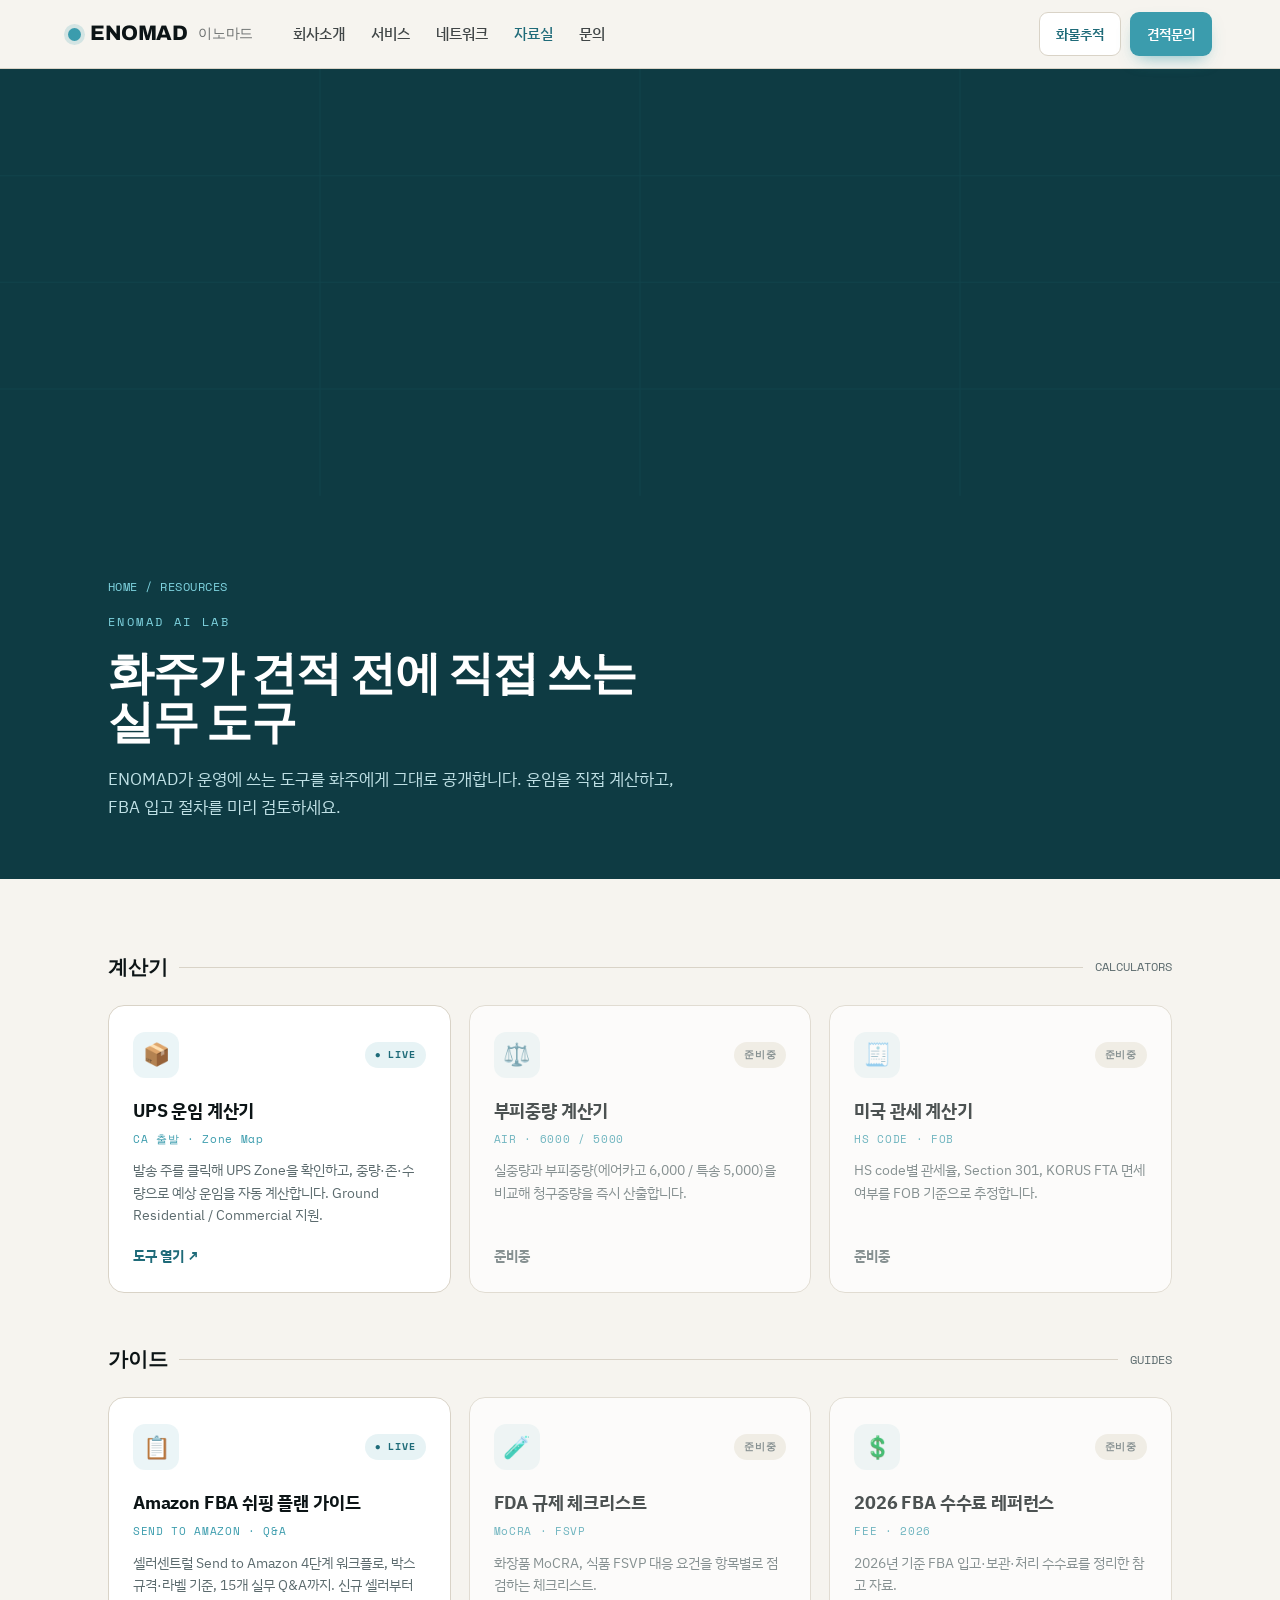
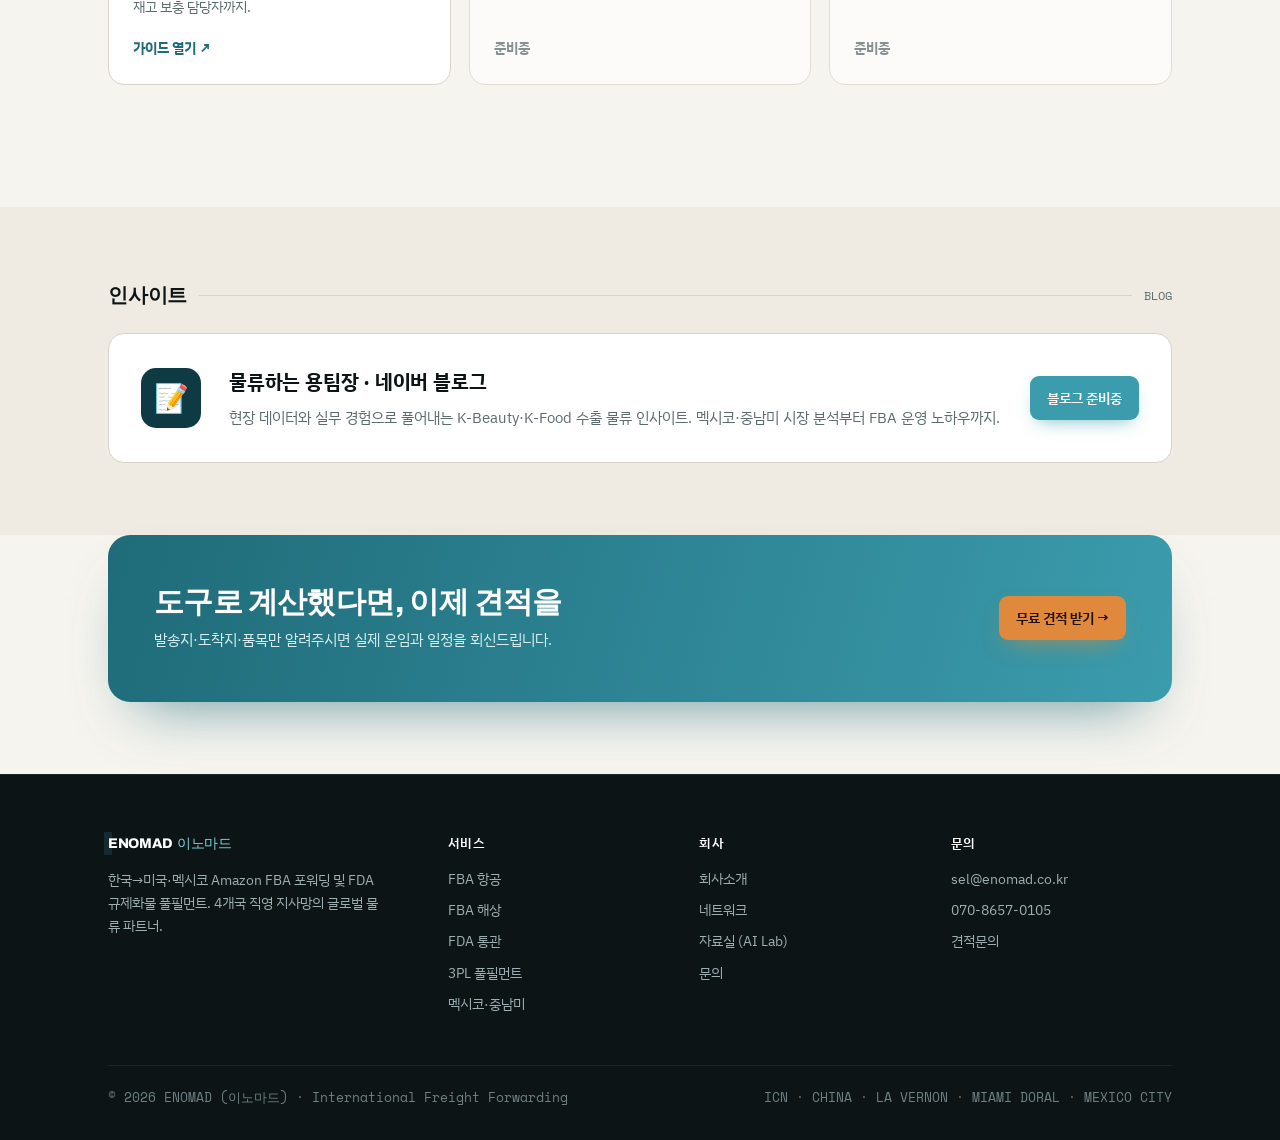
==== resources/index.html @ f1c66ffe "자료실 추가" ====
<!DOCTYPE html>
<html lang="ko">
<head>
<meta charset="UTF-8">
<meta name="viewport" content="width=device-width, initial-scale=1.0">
<title>자료실 · ENOMAD AI Lab · 이노마드</title>
<meta name="description" content="ENOMAD AI Lab 실무 도구 모음. UPS 운임 계산기, Amazon FBA 쉬핑 플랜 가이드 등 화주가 견적 전 직접 계산하고 검토할 수 있는 물류 도구를 제공합니다.">
<link rel="preconnect" href="https://fonts.googleapis.com">
<link rel="preconnect" href="https://fonts.gstatic.com" crossorigin>
<link href="https://fonts.googleapis.com/css2?family=Archivo:wght@400;500;600;700;800&family=Archivo+Narrow:wght@600;700&family=IBM+Plex+Sans+KR:wght@300;400;500;600;700&family=Space+Mono:wght@400;700&display=swap" rel="stylesheet">
<link rel="stylesheet" href="../assets/css/service.css">
<style>
.r-hero{background:var(--teal-ink);color:#EAF4F5;position:relative;overflow:hidden}
.r-hero .wrap{position:relative;z-index:2;padding:54px 28px 58px}
.r-hero .kick{font-family:'Space Mono',monospace;font-size:12px;letter-spacing:.2em;color:#7FD4E0;text-transform:uppercase}
.r-hero h1{font-family:'Archivo',sans-serif;font-weight:800;font-size:clamp(28px,4.2vw,46px);line-height:1.08;letter-spacing:-.02em;color:#fff;margin-top:18px;max-width:680px}
.r-hero p{margin-top:16px;font-size:16.5px;color:#BFE0E5;max-width:580px;line-height:1.7}

/* category label */
.cat-label{display:flex;align-items:center;gap:12px;margin-bottom:22px}
.cat-label .t{font-family:'Archivo',sans-serif;font-weight:700;font-size:20px;letter-spacing:-.01em}
.cat-label .line{flex:1;height:1px;background:var(--line)}
.cat-label .cnt{font-family:'Space Mono',monospace;font-size:12px;color:var(--mute)}

/* tool cards */
.tool-grid{display:grid;grid-template-columns:repeat(3,1fr);gap:18px;margin-bottom:50px}
.tool{display:flex;flex-direction:column;background:var(--white);border:1px solid var(--line);border-radius:16px;padding:26px 24px;transition:.2s;position:relative;overflow:hidden}
.tool.live:hover{transform:translateY(-3px);box-shadow:var(--shadow);border-color:var(--teal)}
.tool .top{display:flex;align-items:center;justify-content:space-between}
.tool .ic{width:46px;height:46px;border-radius:12px;background:rgba(59,156,173,.1);display:grid;place-items:center;font-size:22px}
.tool .status{font-family:'Space Mono',monospace;font-size:10px;letter-spacing:.08em;padding:5px 10px;border-radius:99px;font-weight:700}
.tool .status.on{background:rgba(59,156,173,.12);color:var(--teal-deep)}
.tool .status.soon{background:var(--paper-2);color:var(--mute)}
.tool h3{font-size:18px;font-weight:700;margin-top:18px;letter-spacing:-.01em}
.tool .tag{font-family:'Space Mono',monospace;font-size:11px;color:var(--teal);letter-spacing:.06em;margin-top:6px}
.tool p{font-size:14px;color:var(--mute);margin-top:11px;line-height:1.6;flex:1}
.tool .go{margin-top:18px;font-size:13.5px;font-weight:700;color:var(--teal-deep);display:inline-flex;align-items:center;gap:6px}
.tool.live:hover .go{gap:10px}
.tool.soon{opacity:.72}
.tool.soon .go{color:var(--mute)}
.tool a.cover{position:absolute;inset:0;z-index:1}

/* blog band */
.blog{background:var(--paper-2)}
.blog-card{background:var(--white);border:1px solid var(--line);border-radius:16px;padding:32px;display:flex;align-items:center;gap:28px;flex-wrap:wrap}
.blog-card .ic{width:60px;height:60px;border-radius:15px;background:var(--teal-ink);display:grid;place-items:center;font-size:28px;flex-shrink:0}
.blog-card .body{flex:1;min-width:260px}
.blog-card h3{font-size:20px;font-weight:700;letter-spacing:-.01em}
.blog-card p{font-size:14.5px;color:var(--mute);margin-top:8px}

@media(max-width:920px){.tool-grid{grid-template-columns:1fr 1fr}}
@media(max-width:560px){.tool-grid{grid-template-columns:1fr}}
</style>
</head>
<body>

<header>
  <div class="nav">
    <a href="../index.html" class="logo"><span class="mark"></span>ENOMAD<span class="ko">이노마드</span></a>
    <nav class="nav-links">
      <a href="../about.html">회사소개</a>
      <a href="../services/">서비스</a>
      <a href="../network.html">네트워크</a>
      <a href="index.html" class="on">자료실</a>
      <a href="../contact/">문의</a>
    </nav>
    <div class="nav-cta">
      <a href="../contact/#track" class="btn btn-ghost">화물추적</a>
      <a href="../contact/" class="btn btn-solid">견적문의</a>
    </div>
    <button class="hamb" id="hamb" aria-label="메뉴"><span></span><span></span><span></span></button>
  </div>
</header>
<div class="mob-menu" id="mobMenu">
  <a href="../about.html">회사소개</a>
  <a href="../services/">서비스</a>
  <a href="../network.html">네트워크</a>
  <a href="index.html">자료실</a>
  <a href="../contact/">문의</a>
  <a href="../contact/" class="btn btn-solid">견적문의</a>
</div>

<!-- HERO -->
<section class="r-hero">
  <div class="bgline" aria-hidden="true">
    <svg width="100%" height="100%" preserveAspectRatio="none" viewBox="0 0 1200 400">
      <g stroke="#3B9CAD" stroke-width="1" opacity=".08">
        <line x1="0" y1="100" x2="1200" y2="100"/><line x1="0" y1="200" x2="1200" y2="200"/><line x1="0" y1="300" x2="1200" y2="300"/>
        <line x1="300" y1="0" x2="300" y2="400"/><line x1="600" y1="0" x2="600" y2="400"/><line x1="900" y1="0" x2="900" y2="400"/>
      </g>
    </svg>
  </div>
  <div class="wrap">
    <div class="crumb" style="color:#7FD4E0"><a href="../index.html" style="color:#7FD4E0">HOME</a> / RESOURCES</div>
    <div class="kick" style="margin-top:16px">ENOMAD AI Lab</div>
    <h1>화주가 견적 전에 직접 쓰는<br>실무 도구</h1>
    <p>ENOMAD가 운영에 쓰는 도구를 화주에게 그대로 공개합니다. 운임을 직접 계산하고, FBA 입고 절차를 미리 검토하세요.</p>
  </div>
</section>

<!-- CALCULATORS -->
<section class="sec">
  <div class="wrap">
    <div class="cat-label">
      <span class="t">계산기</span>
      <span class="line"></span>
      <span class="cnt">CALCULATORS</span>
    </div>
    <div class="tool-grid">
      <!-- UPS (LIVE) -->
      <div class="tool live reveal">
        <a class="cover" href="https://koh-enomad.github.io/ups-zone-map/" target="_blank" rel="noopener" aria-label="UPS 운임 계산기 열기"></a>
        <div class="top">
          <div class="ic">📦</div>
          <span class="status on">● LIVE</span>
        </div>
        <h3>UPS 운임 계산기</h3>
        <div class="tag">CA 출발 · Zone Map</div>
        <p>발송 주를 클릭해 UPS Zone을 확인하고, 중량·존·수량으로 예상 운임을 자동 계산합니다. Ground Residential / Commercial 지원.</p>
        <span class="go">도구 열기 ↗</span>
      </div>

      <!-- 부피중량 (SOON) -->
      <div class="tool soon reveal">
        <div class="top">
          <div class="ic">⚖️</div>
          <span class="status soon">준비중</span>
        </div>
        <h3>부피중량 계산기</h3>
        <div class="tag">AIR · 6000 / 5000</div>
        <p>실중량과 부피중량(에어카고 6,000 / 특송 5,000)을 비교해 청구중량을 즉시 산출합니다.</p>
        <span class="go">준비중</span>
      </div>

      <!-- 관세 (SOON) -->
      <div class="tool soon reveal">
        <div class="top">
          <div class="ic">🧾</div>
          <span class="status soon">준비중</span>
        </div>
        <h3>미국 관세 계산기</h3>
        <div class="tag">HS CODE · FOB</div>
        <p>HS code별 관세율, Section 301, KORUS FTA 면세 여부를 FOB 기준으로 추정합니다.</p>
        <span class="go">준비중</span>
      </div>
    </div>

    <!-- GUIDES -->
    <div class="cat-label">
      <span class="t">가이드</span>
      <span class="line"></span>
      <span class="cnt">GUIDES</span>
    </div>
    <div class="tool-grid">
      <!-- FBA Guide (LIVE) -->
      <div class="tool live reveal">
        <a class="cover" href="https://koh-enomad.github.io/amazon-fba-guide/" target="_blank" rel="noopener" aria-label="FBA 쉬핑 플랜 가이드 열기"></a>
        <div class="top">
          <div class="ic">📋</div>
          <span class="status on">● LIVE</span>
        </div>
        <h3>Amazon FBA 쉬핑 플랜 가이드</h3>
        <div class="tag">SEND TO AMAZON · Q&amp;A</div>
        <p>셀러센트럴 Send to Amazon 4단계 워크플로, 박스 규격·라벨 기준, 15개 실무 Q&amp;A까지. 신규 셀러부터 재고 보충 담당자까지.</p>
        <span class="go">가이드 열기 ↗</span>
      </div>

      <!-- FDA 가이드 (SOON) -->
      <div class="tool soon reveal">
        <div class="top">
          <div class="ic">🧪</div>
          <span class="status soon">준비중</span>
        </div>
        <h3>FDA 규제 체크리스트</h3>
        <div class="tag">MoCRA · FSVP</div>
        <p>화장품 MoCRA, 식품 FSVP 대응 요건을 항목별로 점검하는 체크리스트.</p>
        <span class="go">준비중</span>
      </div>

      <!-- FBA 수수료 (SOON) -->
      <div class="tool soon reveal">
        <div class="top">
          <div class="ic">💲</div>
          <span class="status soon">준비중</span>
        </div>
        <h3>2026 FBA 수수료 레퍼런스</h3>
        <div class="tag">FEE · 2026</div>
        <p>2026년 기준 FBA 입고·보관·처리 수수료를 정리한 참고 자료.</p>
        <span class="go">준비중</span>
      </div>
    </div>
  </div>
</section>

<!-- BLOG -->
<section class="sec blog">
  <div class="wrap">
    <div class="cat-label">
      <span class="t">인사이트</span>
      <span class="line"></span>
      <span class="cnt">BLOG</span>
    </div>
    <div class="blog-card reveal">
      <div class="ic">📝</div>
      <div class="body">
        <h3>물류하는 용팀장 · 네이버 블로그</h3>
        <p>현장 데이터와 실무 경험으로 풀어내는 K-Beauty·K-Food 수출 물류 인사이트. 멕시코·중남미 시장 분석부터 FBA 운영 노하우까지.</p>
      </div>
      <a href="../contact/" class="btn btn-solid">블로그 준비중</a>
    </div>
  </div>
</section>

<!-- CTA -->
<section class="sec" style="padding-top:0">
  <div class="wrap">
    <div class="cta-band">
      <div>
        <h2>도구로 계산했다면, 이제 견적을</h2>
        <p>발송지·도착지·품목만 알려주시면 실제 운임과 일정을 회신드립니다.</p>
      </div>
      <a href="../contact/" class="btn btn-amber">무료 견적 받기 →</a>
    </div>
  </div>
</section>

<footer>
  <div class="wrap">
    <div class="foot-grid">
      <div class="foot-brand">
        <a href="../index.html" class="logo"><span class="mark"></span>ENOMAD<span class="ko"> 이노마드</span></a>
        <p>한국→미국·멕시코 Amazon FBA 포워딩 및 FDA 규제화물 풀필먼트. 4개국 직영 지사망의 글로벌 물류 파트너.</p>
      </div>
      <div>
        <h5>서비스</h5>
        <a href="../services/fba-air.html">FBA 항공</a>
        <a href="../services/fba-ocean.html">FBA 해상</a>
        <a href="../services/fda.html">FDA 통관</a>
        <a href="../services/fulfillment.html">3PL 풀필먼트</a>
        <a href="../services/mexico.html">멕시코·중남미</a>
      </div>
      <div>
        <h5>회사</h5>
        <a href="../about.html">회사소개</a>
        <a href="../network.html">네트워크</a>
        <a href="index.html">자료실 (AI Lab)</a>
        <a href="../contact/">문의</a>
      </div>
      <div>
        <h5>문의</h5>
        <a href="mailto:sel@enomad.co.kr">sel@enomad.co.kr</a>
        <a href="tel:070-8657-0105">070-8657-0105</a>
        <a href="../contact/">견적문의</a>
      </div>
    </div>
    <div class="foot-bot">
      <span>© 2026 ENOMAD (이노마드) · International Freight Forwarding</span>
      <span>ICN · CHINA · LA VERNON · MIAMI DORAL · MEXICO CITY</span>
    </div>
  </div>
</footer>

<script>
  const hamb=document.getElementById('hamb'),mob=document.getElementById('mobMenu');
  hamb.addEventListener('click',()=>mob.classList.toggle('open'));
  mob.querySelectorAll('a').forEach(a=>a.addEventListener('click',()=>mob.classList.remove('open')));
  const io=new IntersectionObserver((es)=>es.forEach(e=>{if(e.isIntersecting){e.target.classList.add('in');io.unobserve(e.target);}}),{threshold:.1});
  document.querySelectorAll('.reveal').forEach((el,i)=>{el.style.transitionDelay=(i%3*.05)+'s';io.observe(el);});
</script>
</body>
</html>
---- assets/css/service.css ----
:root{
  --teal:#3B9CAD;--teal-2:#4A9BAF;--teal-deep:#1F6B79;--teal-ink:#0E3B43;
  --ink:#0C1416;--paper:#F6F4EF;--paper-2:#EFEBE2;--line:#D9D3C7;
  --amber:#E0883B;--white:#fff;--mute:#5C6B6E;
  --shadow:0 1px 0 rgba(12,20,22,.04),0 18px 40px -24px rgba(12,20,22,.28);
}
*{margin:0;padding:0;box-sizing:border-box}
html{scroll-behavior:smooth}
body{font-family:'IBM Plex Sans KR',sans-serif;color:var(--ink);background:var(--paper);-webkit-font-smoothing:antialiased;line-height:1.6;overflow-x:hidden}
.mono{font-family:'Space Mono',monospace}
a{color:inherit;text-decoration:none}
.wrap{max-width:1120px;margin:0 auto;padding:0 28px}
.eyebrow{font-family:'Space Mono',monospace;font-size:12px;letter-spacing:.22em;text-transform:uppercase;color:var(--teal-deep);font-weight:700}

/* HEADER */
header{position:sticky;top:0;z-index:50;background:rgba(246,244,239,.85);backdrop-filter:blur(12px);border-bottom:1px solid var(--line)}
.nav{display:flex;align-items:center;gap:32px;height:68px;max-width:1200px;margin:0 auto;padding:0 28px}
.logo{display:flex;align-items:center;gap:9px;font-family:'Archivo',sans-serif;font-weight:800;font-size:21px;letter-spacing:-.02em;color:var(--ink)}
.logo .mark{width:13px;height:13px;border-radius:50%;background:var(--teal);box-shadow:0 0 0 4px rgba(59,156,173,.18)}
.logo .ko{font-weight:400;font-size:14px;opacity:.6;margin-left:2px}
.nav-links{display:flex;gap:26px;margin-left:8px}
.nav-links a{font-size:15px;font-weight:500;color:var(--ink);opacity:.78;transition:opacity .2s}
.nav-links a:hover,.nav-links a.on{opacity:1;color:var(--teal-deep)}
.nav-cta{margin-left:auto;display:flex;gap:9px;align-items:center}
.btn{display:inline-flex;align-items:center;gap:7px;font-weight:600;font-size:14px;padding:10px 16px;border-radius:9px;border:1px solid transparent;cursor:pointer;transition:.18s;white-space:nowrap}
.btn-ghost{border-color:var(--line);background:var(--white);color:var(--teal-deep)}
.btn-ghost:hover{border-color:var(--teal);color:var(--teal)}
.btn-solid{background:var(--teal);color:#fff;box-shadow:0 8px 18px -8px rgba(59,156,173,.7)}
.btn-solid:hover{background:var(--teal-deep)}
.btn-amber{background:var(--amber);color:#211004;box-shadow:0 10px 24px -10px rgba(224,136,59,.7)}
.btn-amber:hover{filter:brightness(1.06)}
.btn-line{border-color:rgba(255,255,255,.3);color:#EAF4F5}
.btn-line:hover{border-color:#7FD4E0;color:#7FD4E0}
.hamb{display:none;margin-left:auto;background:none;border:1px solid var(--line);border-radius:8px;padding:8px 10px;cursor:pointer}
.hamb span{display:block;width:18px;height:2px;background:var(--ink);margin:3px 0}
.mob-menu{display:none;position:fixed;inset:68px 0 0;background:var(--paper);z-index:49;padding:24px 28px;flex-direction:column;gap:4px}
.mob-menu.open{display:flex}
.mob-menu a{padding:14px 0;font-size:18px;font-weight:600;border-bottom:1px solid var(--line)}
.mob-menu .btn{margin-top:16px;justify-content:center}

/* BREADCRUMB */
.crumb{padding:20px 0 0;font-family:'Space Mono',monospace;font-size:12px;color:var(--mute);letter-spacing:.04em}
.crumb a{color:var(--teal-deep)}
.crumb a:hover{text-decoration:underline}

/* SERVICE HERO */
.svc-hero{background:var(--teal-ink);color:#EAF4F5;overflow:hidden;position:relative}
.svc-hero .wrap{position:relative;z-index:2;padding:54px 28px 64px}
.svc-hero .bgline{position:absolute;inset:0;opacity:.08}
.svc-hero .kicker{display:inline-flex;align-items:center;gap:9px;font-family:'Space Mono',monospace;font-size:12px;letter-spacing:.16em;color:#7FD4E0;text-transform:uppercase;border:1px solid rgba(127,212,224,.3);padding:6px 13px;border-radius:99px}
.svc-hero h1{font-family:'Archivo',sans-serif;font-weight:800;font-size:clamp(30px,4.4vw,50px);line-height:1.06;letter-spacing:-.02em;color:#fff;margin-top:22px;max-width:760px}
.svc-hero .sub{margin-top:18px;font-size:17px;color:#BFE0E5;max-width:600px;line-height:1.7}
.svc-hero .hero-stats{margin-top:34px;display:flex;gap:34px;flex-wrap:wrap}
.svc-hero .hs .n{font-family:'Archivo Narrow',sans-serif;font-weight:700;font-size:28px;color:#7FD4E0;line-height:1}
.svc-hero .hs .l{font-size:13px;color:#9FD6DE;margin-top:5px;font-family:'Space Mono',monospace;letter-spacing:.03em}
.svc-hero .hero-cta{margin-top:34px;display:flex;gap:12px;flex-wrap:wrap}

/* SECTION SHELL */
.sec{padding:72px 0}
.sec.tight{padding:54px 0}
.sec-head{max-width:680px;margin-bottom:38px}
.sec-head h2{font-family:'Archivo',sans-serif;font-weight:800;font-size:clamp(24px,3vw,34px);letter-spacing:-.02em;line-height:1.12;margin-top:12px}
.sec-head p{margin-top:13px;color:var(--mute);font-size:16px}

/* WHO / FOR */
.foruse{display:grid;grid-template-columns:repeat(3,1fr);gap:16px}
.foruse .it{background:var(--white);border:1px solid var(--line);border-radius:14px;padding:22px}
.foruse .it .ic{width:40px;height:40px;border-radius:10px;background:rgba(59,156,173,.1);display:grid;place-items:center;color:var(--teal-deep);font-size:18px}
.foruse .it h4{font-size:16px;font-weight:700;margin-top:14px}
.foruse .it p{font-size:14px;color:var(--mute);margin-top:7px}

/* FLOW */
.flow{background:var(--paper-2)}
.flow-track{display:grid;gap:0;position:relative}
.flow-track.c5{grid-template-columns:repeat(5,1fr)}
.flow-track.c4{grid-template-columns:repeat(4,1fr)}
.flow-track:before{content:"";position:absolute;top:23px;left:8%;right:8%;height:1px;background:repeating-linear-gradient(90deg,var(--line) 0 7px,transparent 7px 13px)}
.fstep{position:relative;padding:0 10px;text-align:center}
.fstep .dot{width:46px;height:46px;border-radius:50%;background:var(--teal);border:1px solid var(--teal);color:#fff;display:grid;place-items:center;margin:0 auto;position:relative;z-index:2;font-family:'Archivo Narrow',sans-serif;font-weight:700;font-size:18px}
.fstep h4{font-size:14.5px;font-weight:600;margin-top:14px}
.fstep p{font-size:12px;color:var(--mute);margin-top:4px;font-family:'Space Mono',monospace}

/* SPEC TABLE */
.spec{border:1px solid var(--line);border-radius:16px;overflow:hidden;background:var(--white)}
.spec .row{display:grid;grid-template-columns:200px 1fr;border-bottom:1px solid var(--line)}
.spec .row:last-child{border-bottom:none}
.spec .k{background:var(--paper-2);padding:18px 22px;font-weight:600;font-size:14.5px;color:var(--teal-ink);font-family:'Space Mono',monospace;letter-spacing:.02em}
.spec .v{padding:18px 22px;font-size:15px;color:var(--ink)}
.spec .v strong{color:var(--teal-deep)}

/* STRENGTH */
.str-grid{display:grid;grid-template-columns:repeat(2,1fr);gap:26px}
.str{border-top:2px solid var(--teal);padding-top:20px}
.str .k{font-family:'Space Mono',monospace;font-size:12px;color:var(--teal-deep);letter-spacing:.08em}
.str h3{font-size:19px;font-weight:700;margin-top:9px;letter-spacing:-.01em}
.str p{margin-top:10px;color:var(--mute);font-size:15px}

/* NOTE / ALERT BOX */
.note{border:1px solid var(--line);border-left:3px solid var(--amber);background:var(--white);border-radius:0 12px 12px 0;padding:18px 22px;margin-top:8px}
.note .t{font-weight:700;font-size:14.5px;color:var(--teal-ink);display:flex;align-items:center;gap:8px}
.note p{font-size:14px;color:var(--mute);margin-top:7px}

/* FAQ */
.faq .qa{border-bottom:1px solid var(--line);padding:20px 0}
.faq .q{font-weight:600;font-size:16px;display:flex;gap:10px}
.faq .q b{color:var(--teal);font-family:'Space Mono',monospace}
.faq .a{font-size:15px;color:var(--mute);margin-top:9px;padding-left:24px}

/* RELATED */
.related{display:grid;grid-template-columns:repeat(3,1fr);gap:16px}
.related a{border:1px solid var(--line);border-radius:13px;padding:20px;background:var(--white);transition:.2s}
.related a:hover{border-color:var(--teal);box-shadow:var(--shadow)}
.related .idx{font-family:'Space Mono',monospace;font-size:11px;color:var(--teal);letter-spacing:.1em}
.related h4{font-size:16px;font-weight:700;margin-top:9px}
.related .ar{margin-top:10px;font-size:13px;color:var(--teal-deep);font-weight:600}

/* CTA BAND */
.cta-band{background:linear-gradient(105deg,var(--teal-deep),var(--teal));color:#fff;border-radius:22px;padding:50px 46px;display:flex;align-items:center;justify-content:space-between;gap:28px;flex-wrap:wrap;box-shadow:0 30px 60px -30px rgba(31,107,121,.7)}
.cta-band h2{font-family:'Archivo',sans-serif;font-weight:800;font-size:clamp(22px,2.8vw,30px);letter-spacing:-.02em;line-height:1.14}
.cta-band p{margin-top:9px;color:#D9F0F3;font-size:15px}

/* FOOTER */
footer{background:var(--ink);color:#9DAFB2;padding:58px 0 32px;border-top:1px solid rgba(255,255,255,.07)}
.foot-grid{display:grid;grid-template-columns:1.4fr 1fr 1fr 1fr;gap:30px}
.foot-grid h5{color:#fff;font-size:13px;letter-spacing:.04em;margin-bottom:14px;font-weight:600}
.foot-grid a{display:block;font-size:14px;margin-bottom:9px;color:#9DAFB2;transition:.15s}
.foot-grid a:hover{color:#7FD4E0}
.foot-brand .logo{color:#fff;margin-bottom:14px}
.foot-brand .logo .ko{color:#7FD4E0;opacity:1}
.foot-brand p{font-size:13.5px;line-height:1.7;max-width:280px}
.foot-bot{margin-top:40px;padding-top:22px;border-top:1px solid rgba(255,255,255,.08);display:flex;justify-content:space-between;flex-wrap:wrap;gap:10px;font-size:12.5px;font-family:'Space Mono',monospace;color:#6E8084}

/* RESPONSIVE */
@media(max-width:920px){
  .nav-links,.nav-cta{display:none}
  .hamb{display:block}
  .foruse,.str-grid,.related{grid-template-columns:1fr}
  .flow-track.c5,.flow-track.c4{grid-template-columns:repeat(2,1fr);gap:28px 0}
  .flow-track:before{display:none}
  .spec .row{grid-template-columns:1fr}
  .spec .k{border-bottom:1px solid var(--line)}
  .foot-grid{grid-template-columns:1fr 1fr}
  .cta-band{padding:36px 26px}
}
@media(max-width:520px){.wrap{padding:0 20px}.svc-hero .hero-stats{gap:24px}}
.reveal{opacity:0;transform:translateY(16px);transition:opacity .5s ease,transform .5s ease}
.reveal.in{opacity:1;transform:none}
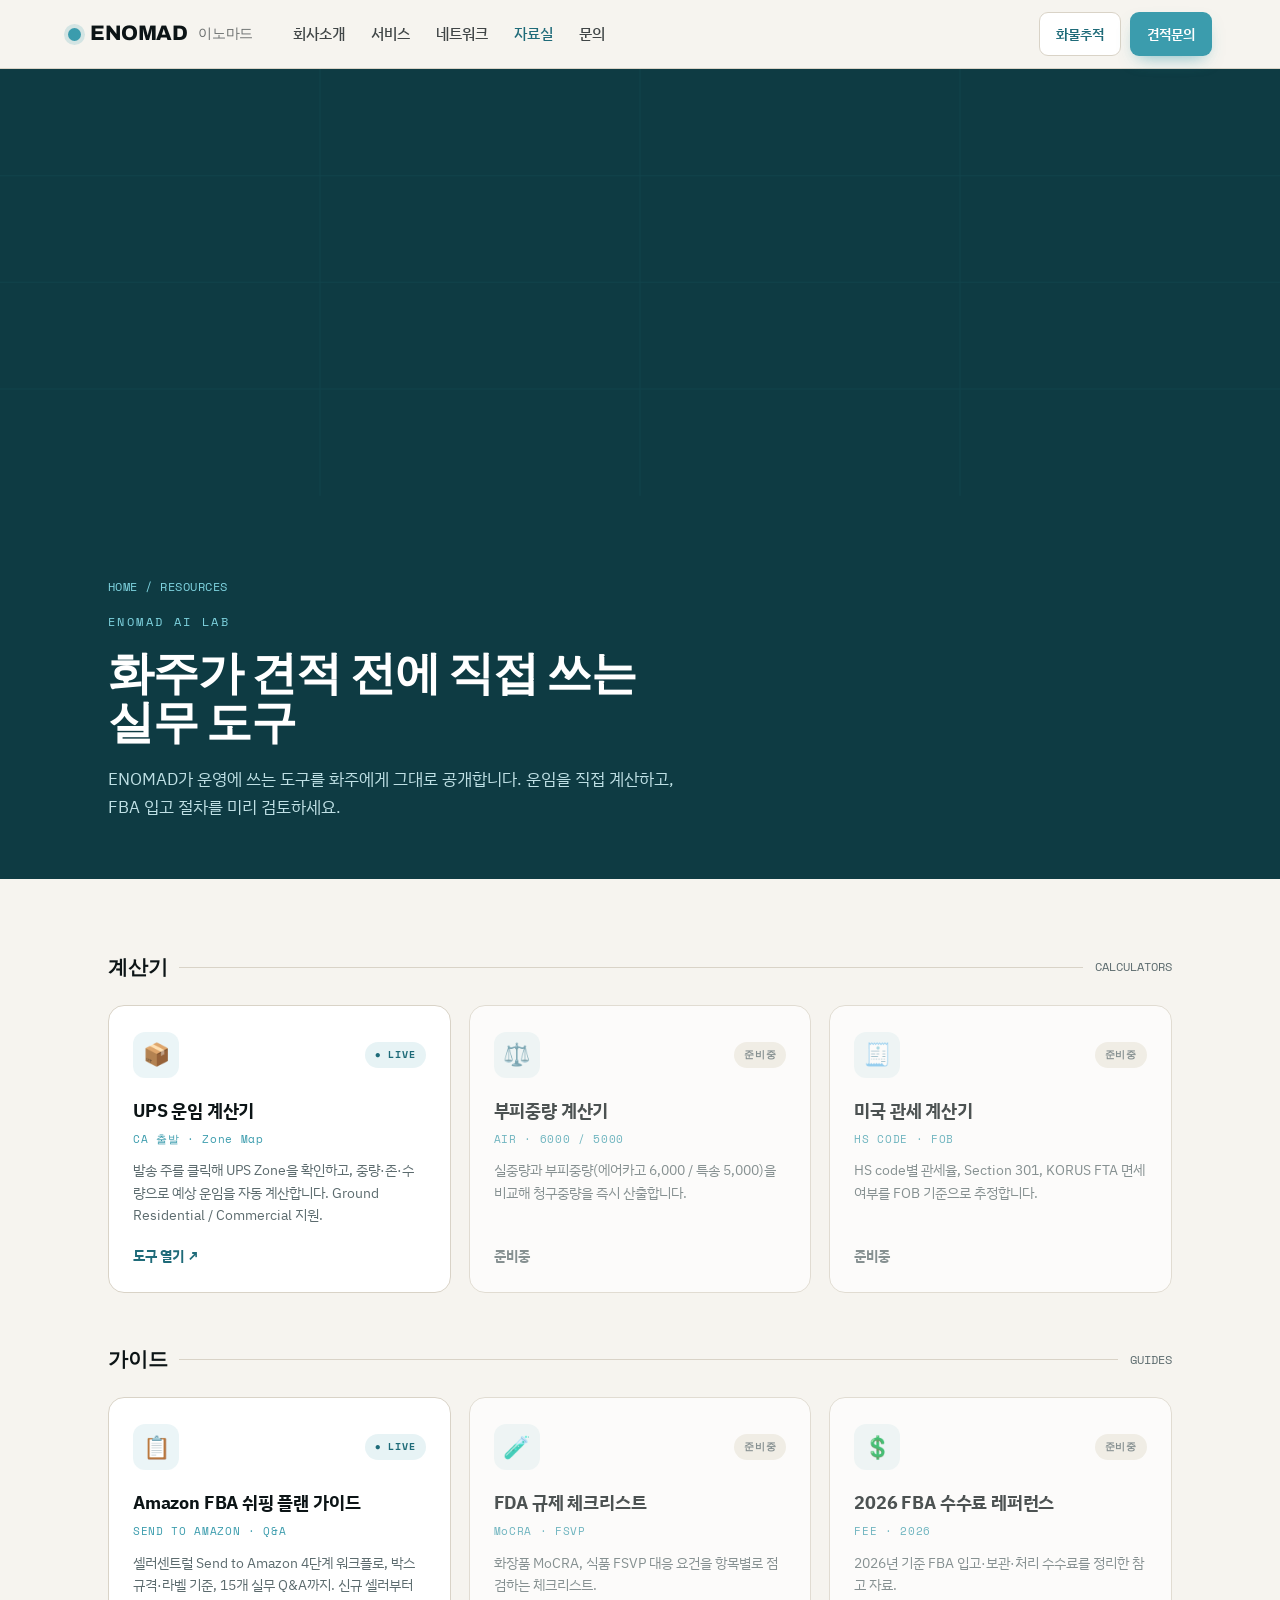
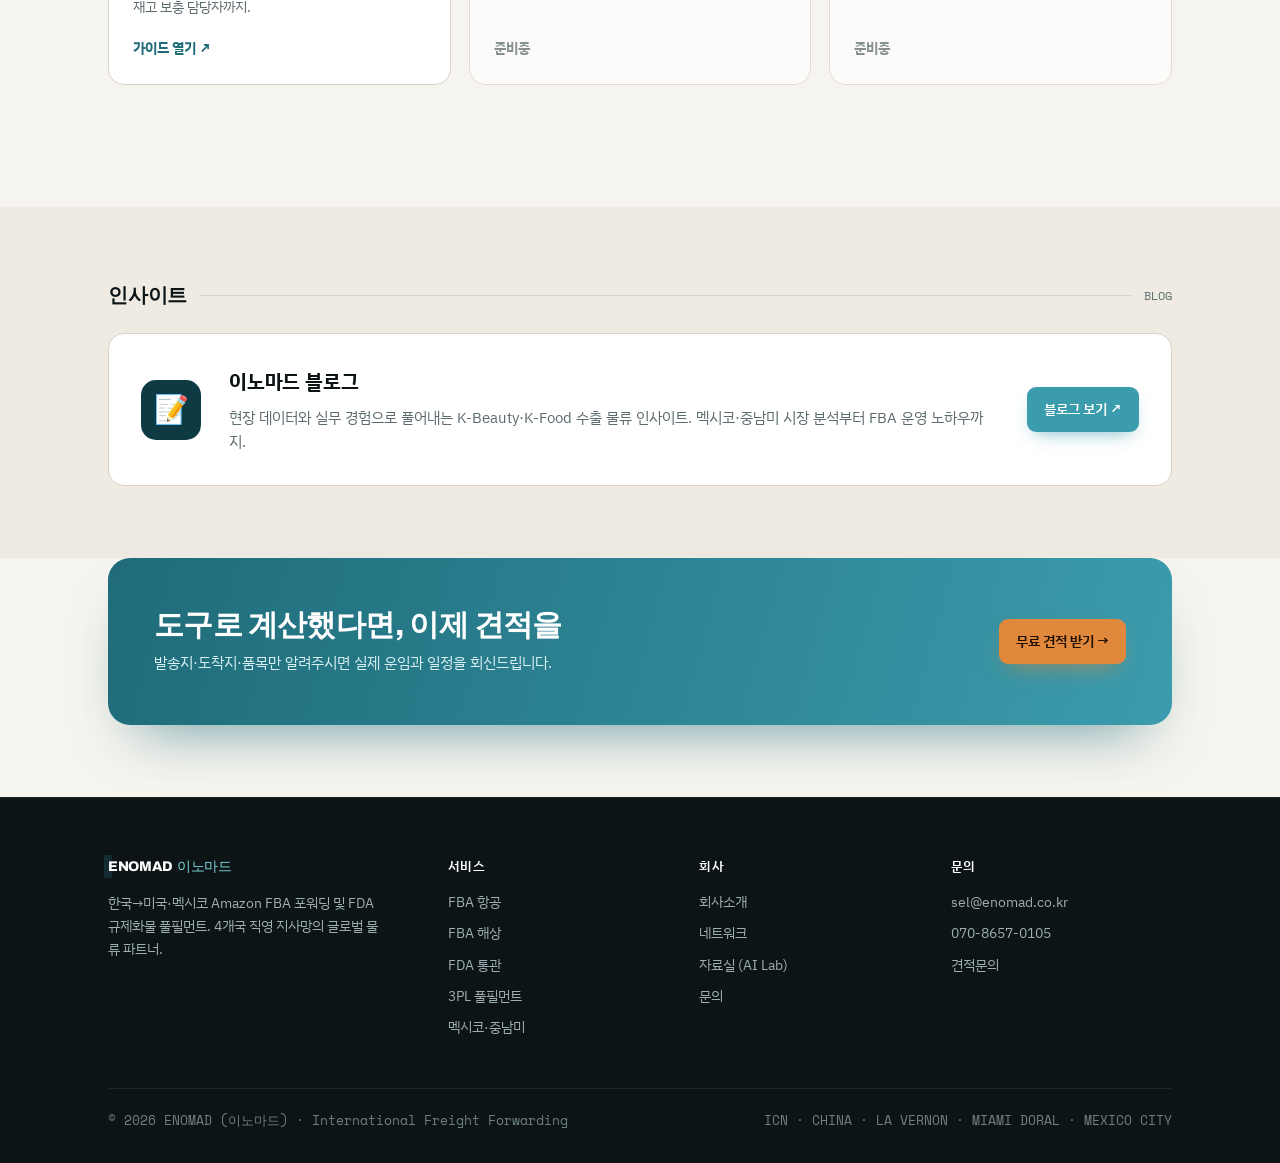
==== commit c9ee8499: "Add files via upload" ====
--- a/resources/index.html
+++ b/resources/index.html
@@ -203,10 +203,10 @@
     <div class="blog-card reveal">
       <div class="ic">📝</div>
       <div class="body">
-        <h3>물류하는 용팀장 · 네이버 블로그</h3>
+        <h3>이노마드 블로그</h3>
         <p>현장 데이터와 실무 경험으로 풀어내는 K-Beauty·K-Food 수출 물류 인사이트. 멕시코·중남미 시장 분석부터 FBA 운영 노하우까지.</p>
       </div>
-      <a href="../contact/" class="btn btn-solid">블로그 준비중</a>
+      <a href="https://blog.naver.com/enomadkorea" class="btn btn-solid" target="_blank" rel="noopener">블로그 보기 ↗</a>
     </div>
   </div>
 </section>
